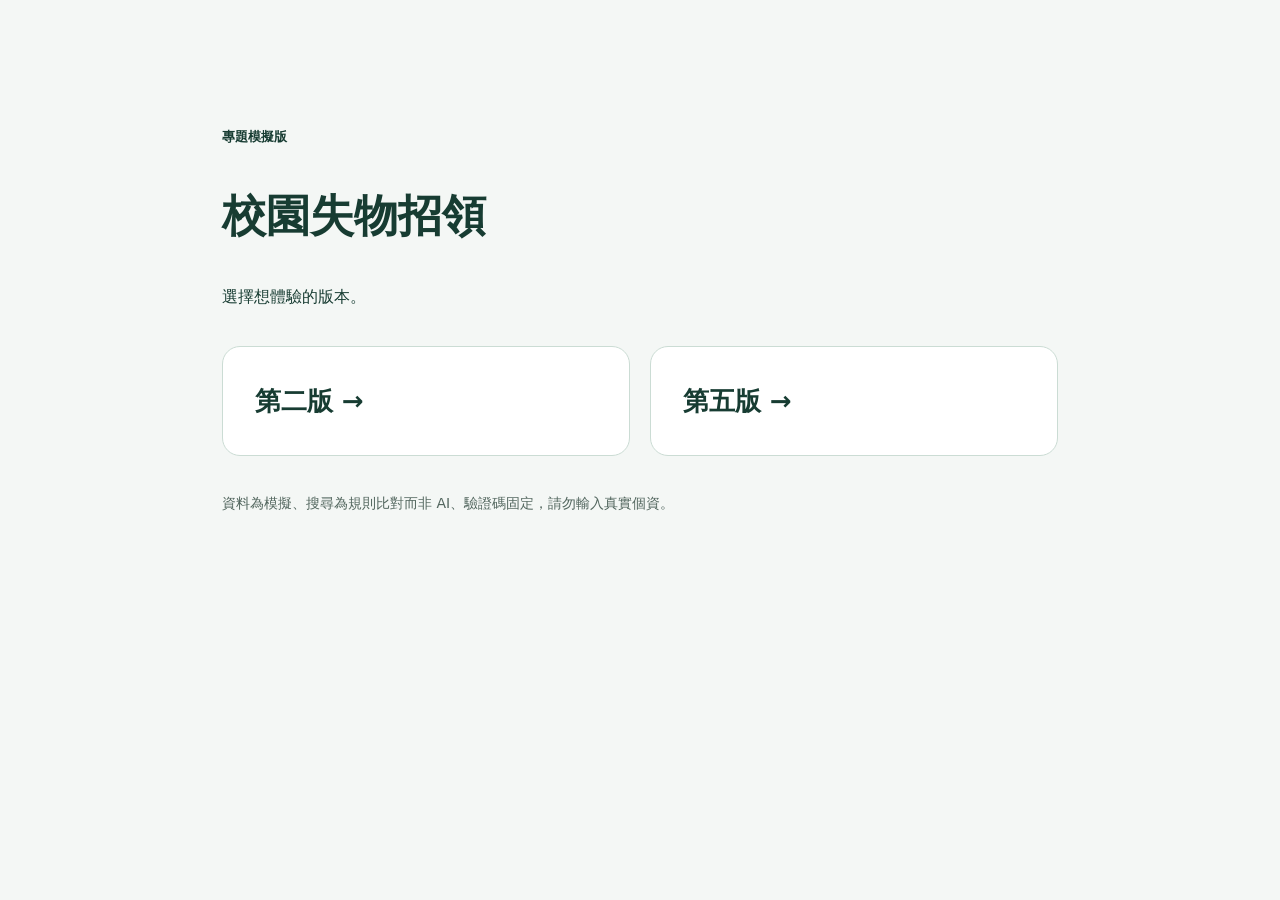
==== index.html @ 5241c3d7 "Publish v2 and v5 demo websites" ====
<!doctype html>
<html lang="zh-Hant">
<head>
<meta charset="utf-8">
<meta name="viewport" content="width=device-width, initial-scale=1">
<title>校園失物招領｜模擬網站</title>
<style>
*{box-sizing:border-box}body{margin:0;background:#f4f7f5;color:#173c32;font-family:system-ui,sans-serif;line-height:1.7}main{max-width:900px;margin:10vh auto;padding:32px}small{font-weight:700}h1{font-size:clamp(28px,5vw,44px)}nav{display:grid;grid-template-columns:repeat(auto-fit,minmax(220px,1fr));gap:20px;margin:36px 0}a{display:block;background:white;border:1px solid #cbdcd4;border-radius:18px;padding:32px;color:#173c32;font-size:26px;font-weight:700;text-decoration:none}a:hover,a:focus-visible{outline:3px solid #258267}footer{color:#52665e;font-size:14px}
</style>
</head>
<body><main><small>專題模擬版</small><h1>校園失物招領</h1><p>選擇想體驗的版本。</p>
<nav aria-label="網站版本"><a href="v2/">第二版 →</a><a href="v5/">第五版 →</a></nav>
<footer>資料為模擬、搜尋為規則比對而非 AI、驗證碼固定，請勿輸入真實個資。</footer>
</main></body></html>
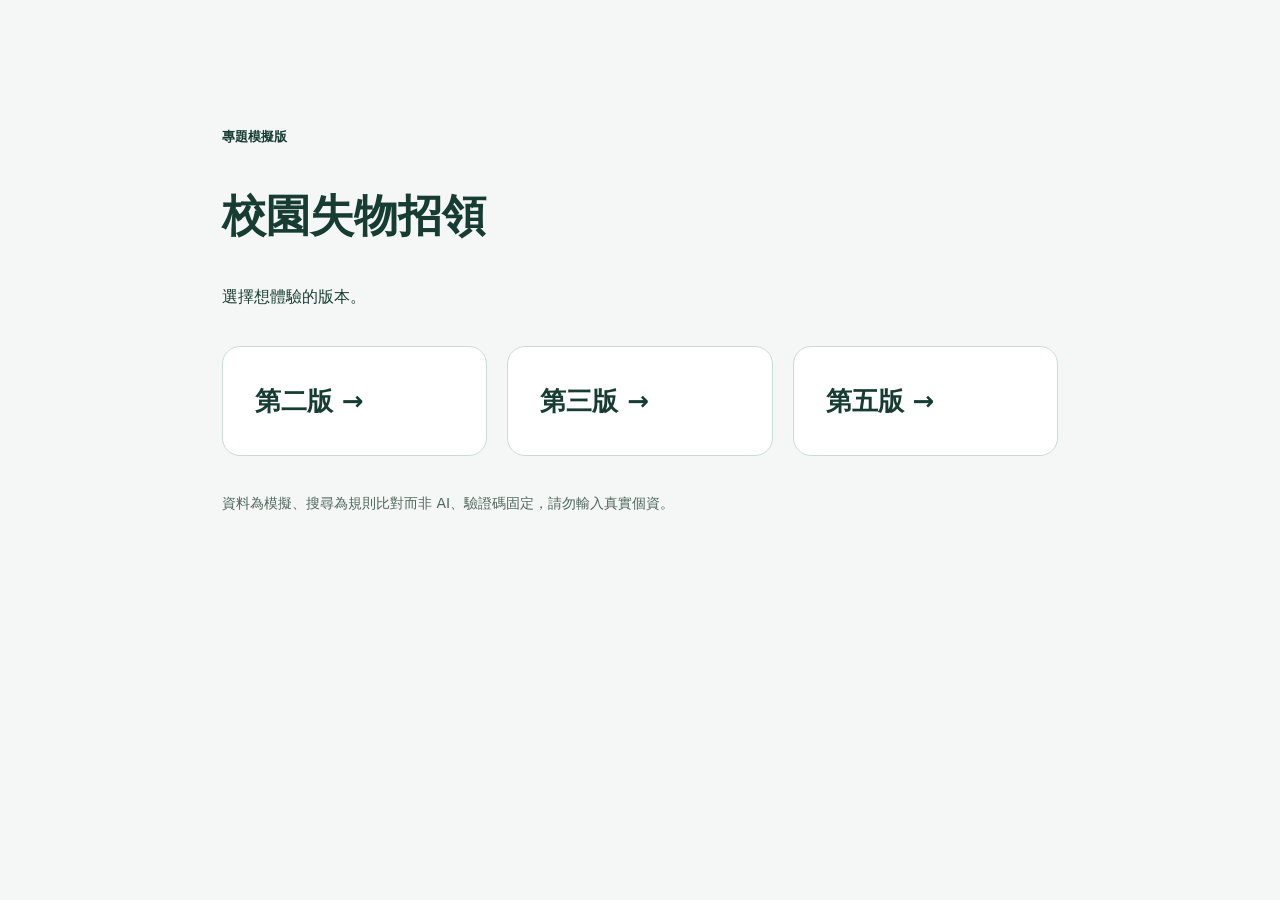
==== commit 56fd3d87: "Add v3 demo site" ====
--- a/index.html
+++ b/index.html
@@ -9,6 +9,6 @@
 </style>
 </head>
 <body><main><small>專題模擬版</small><h1>校園失物招領</h1><p>選擇想體驗的版本。</p>
-<nav aria-label="網站版本"><a href="v2/">第二版 →</a><a href="v5/">第五版 →</a></nav>
+<nav aria-label="網站版本"><a href="v2/">第二版 →</a><a href="v3/">第三版 →</a><a href="v5/">第五版 →</a></nav>
 <footer>資料為模擬、搜尋為規則比對而非 AI、驗證碼固定，請勿輸入真實個資。</footer>
 </main></body></html>
